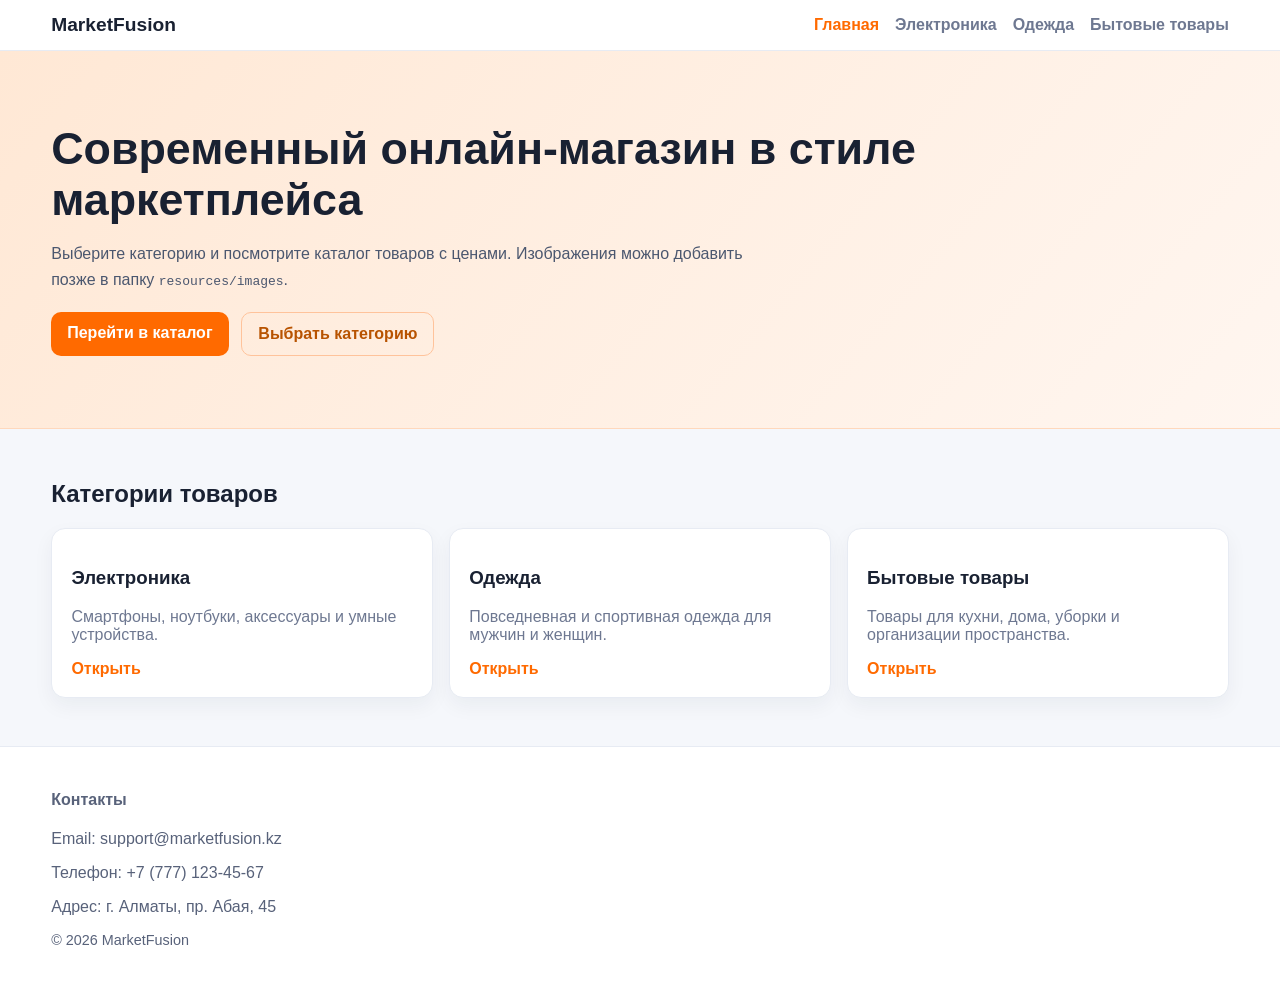
==== frontend/index.html @ 335c8695 "Create multi-page marketplace-style static storefront" ====
<!DOCTYPE html>
<html lang="ru">
  <head>
    <meta charset="UTF-8" />
    <meta name="viewport" content="width=device-width, initial-scale=1.0" />
    <title>MarketFusion — Главная</title>
    <link rel="stylesheet" href="styles.css" />
  </head>
  <body>
    <header class="topbar">
      <div class="container nav">
        <a class="logo" href="index.html">MarketFusion</a>
        <nav>
          <ul class="menu">
            <li><a href="index.html" class="active">Главная</a></li>
            <li><a href="electronics.html">Электроника</a></li>
            <li><a href="clothing.html">Одежда</a></li>
            <li><a href="home.html">Бытовые товары</a></li>
          </ul>
        </nav>
      </div>
    </header>

    <main>
      <section class="hero">
        <div class="container hero-content">
          <h1>Современный онлайн-магазин в стиле маркетплейса</h1>
          <p>
            Выберите категорию и посмотрите каталог товаров с ценами.
            Изображения можно добавить позже в папку <code>resources/images</code>.
          </p>
          <div class="hero-actions">
            <a class="btn primary" href="electronics.html">Перейти в каталог</a>
            <a class="btn ghost" href="#categories">Выбрать категорию</a>
          </div>
        </div>
      </section>

      <section id="categories" class="container section">
        <h2>Категории товаров</h2>
        <div class="category-cards">
          <article class="category-card">
            <h3>Электроника</h3>
            <p>Смартфоны, ноутбуки, аксессуары и умные устройства.</p>
            <a href="electronics.html">Открыть</a>
          </article>
          <article class="category-card">
            <h3>Одежда</h3>
            <p>Повседневная и спортивная одежда для мужчин и женщин.</p>
            <a href="clothing.html">Открыть</a>
          </article>
          <article class="category-card">
            <h3>Бытовые товары</h3>
            <p>Товары для кухни, дома, уборки и организации пространства.</p>
            <a href="home.html">Открыть</a>
          </article>
        </div>
      </section>
    </main>

    <footer class="footer">
      <div class="container footer-content">
        <div>
          <h4>Контакты</h4>
          <p>Email: support@marketfusion.kz</p>
          <p>Телефон: +7 (777) 123-45-67</p>
          <p>Адрес: г. Алматы, пр. Абая, 45</p>
        </div>
        <p class="copyright">© 2026 MarketFusion</p>
      </div>
    </footer>

    <script src="main.js"></script>
  </body>
</html>
---- frontend/styles.css ----
:root {
  --bg: #f5f7fb;
  --card: #ffffff;
  --text: #192132;
  --muted: #6e7891;
  --brand: #ff6a00;
  --brand-dark: #e05e00;
  --line: #e7ebf3;
}

* {
  box-sizing: border-box;
}

body {
  margin: 0;
  font-family: "Inter", "Segoe UI", Arial, sans-serif;
  background: var(--bg);
  color: var(--text);
}

.container {
  width: min(1200px, 92%);
  margin: 0 auto;
}

.topbar {
  position: sticky;
  top: 0;
  z-index: 10;
  background: #fff;
  border-bottom: 1px solid var(--line);
}

.nav {
  display: flex;
  align-items: center;
  justify-content: space-between;
  padding: 14px 0;
}

.logo {
  text-decoration: none;
  font-weight: 800;
  color: var(--text);
  font-size: 1.2rem;
}

.menu {
  display: flex;
  gap: 1rem;
  list-style: none;
  padding: 0;
  margin: 0;
}

.menu a {
  text-decoration: none;
  color: var(--muted);
  font-weight: 600;
}

.menu a.active,
.menu a:hover {
  color: var(--brand);
}

.hero {
  background: linear-gradient(130deg, #ffe8d5, #fff6f0);
  border-bottom: 1px solid #ffd8bc;
}

.hero-content {
  padding: 4.5rem 0;
}

.hero h1 {
  margin: 0 0 1rem;
  font-size: clamp(1.8rem, 4vw, 2.8rem);
}

.hero p {
  max-width: 700px;
  color: #4b576f;
  line-height: 1.6;
}

.hero-actions {
  display: flex;
  gap: 0.8rem;
  margin-top: 1.2rem;
}

.btn {
  display: inline-block;
  text-decoration: none;
  padding: 0.75rem 1rem;
  border-radius: 10px;
  font-weight: 700;
}

.btn.primary {
  background: var(--brand);
  color: #fff;
}

.btn.primary:hover {
  background: var(--brand-dark);
}

.btn.ghost {
  border: 1px solid #ffc39b;
  color: #b85300;
}

.section {
  padding: 2rem 0 3rem;
}

.category-cards {
  display: grid;
  gap: 1rem;
  grid-template-columns: repeat(auto-fit, minmax(240px, 1fr));
}

.category-card,
.product-card {
  background: var(--card);
  border: 1px solid var(--line);
  border-radius: 14px;
  box-shadow: 0 8px 20px rgba(24, 34, 56, 0.05);
}

.category-card {
  padding: 1.2rem;
}

.category-card p {
  color: var(--muted);
}

.category-card a {
  text-decoration: none;
  color: var(--brand);
  font-weight: 700;
}

.product-table {
  width: 100%;
  border-collapse: separate;
  border-spacing: 12px;
}

.product-card {
  padding: 0.9rem;
  min-height: 230px;
}

.img-placeholder {
  height: 120px;
  border-radius: 10px;
  border: 2px dashed #c7d1e5;
  display: grid;
  place-items: center;
  color: #8ca0c2;
  font-weight: 700;
  margin-bottom: 0.7rem;
  background: #f8faff;
}

.product-card h3 {
  margin: 0.4rem 0;
  font-size: 1rem;
}

.price {
  margin: 0;
  font-weight: 800;
  color: #1f6f24;
}

.footer {
  border-top: 1px solid var(--line);
  background: #ffffff;
}

.footer-content {
  padding: 1.4rem 0;
  color: #58627a;
}

.copyright {
  margin-top: 0.8rem;
  font-size: 0.9rem;
}

@media (max-width: 900px) {
  .menu {
    flex-wrap: wrap;
    justify-content: flex-end;
  }

  .product-table,
  .product-table tbody,
  .product-table tr,
  .product-table td {
    display: block;
    width: 100%;
  }

  .product-table td {
    margin-bottom: 0.6rem;
  }
}
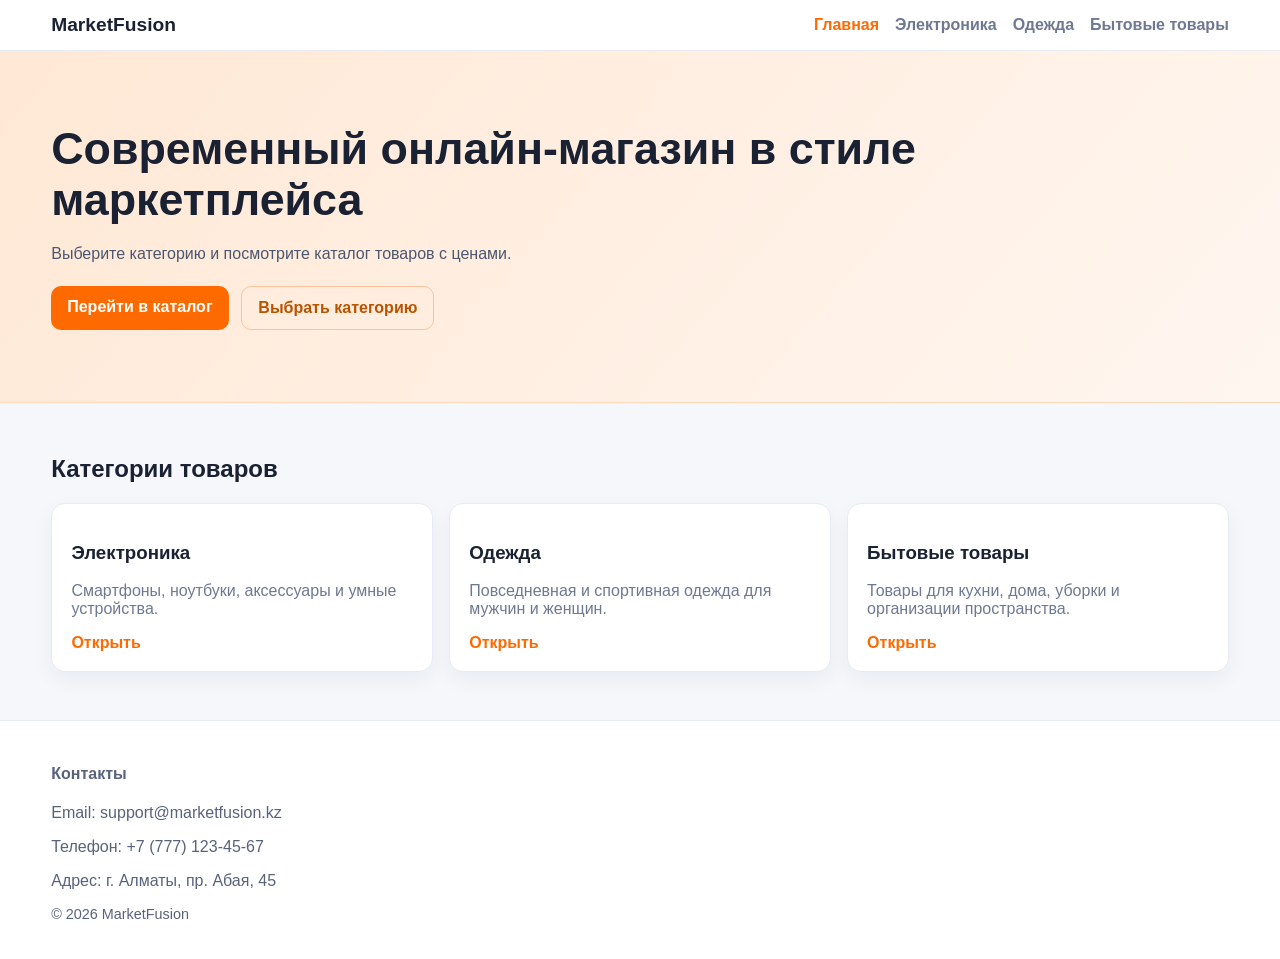
==== commit 45554cce: "3" ====
--- a/frontend/index.html
+++ b/frontend/index.html
@@ -27,7 +27,6 @@
           <h1>Современный онлайн-магазин в стиле маркетплейса</h1>
           <p>
             Выберите категорию и посмотрите каталог товаров с ценами.
-            Изображения можно добавить позже в папку <code>resources/images</code>.
           </p>
           <div class="hero-actions">
             <a class="btn primary" href="electronics.html">Перейти в каталог</a>
--- a/frontend/styles.css
+++ b/frontend/styles.css
@@ -156,12 +156,13 @@
   min-height: 230px;
 }
 
-.img-placeholder {
-  height: 120px;
+.product-image {
+  height: 100%;
   border-radius: 10px;
   border: 2px dashed #c7d1e5;
-  display: grid;
-  place-items: center;
+  display: block;
+  width: 100%;
+  object-fit: cover;
   color: #8ca0c2;
   font-weight: 700;
   margin-bottom: 0.7rem;
